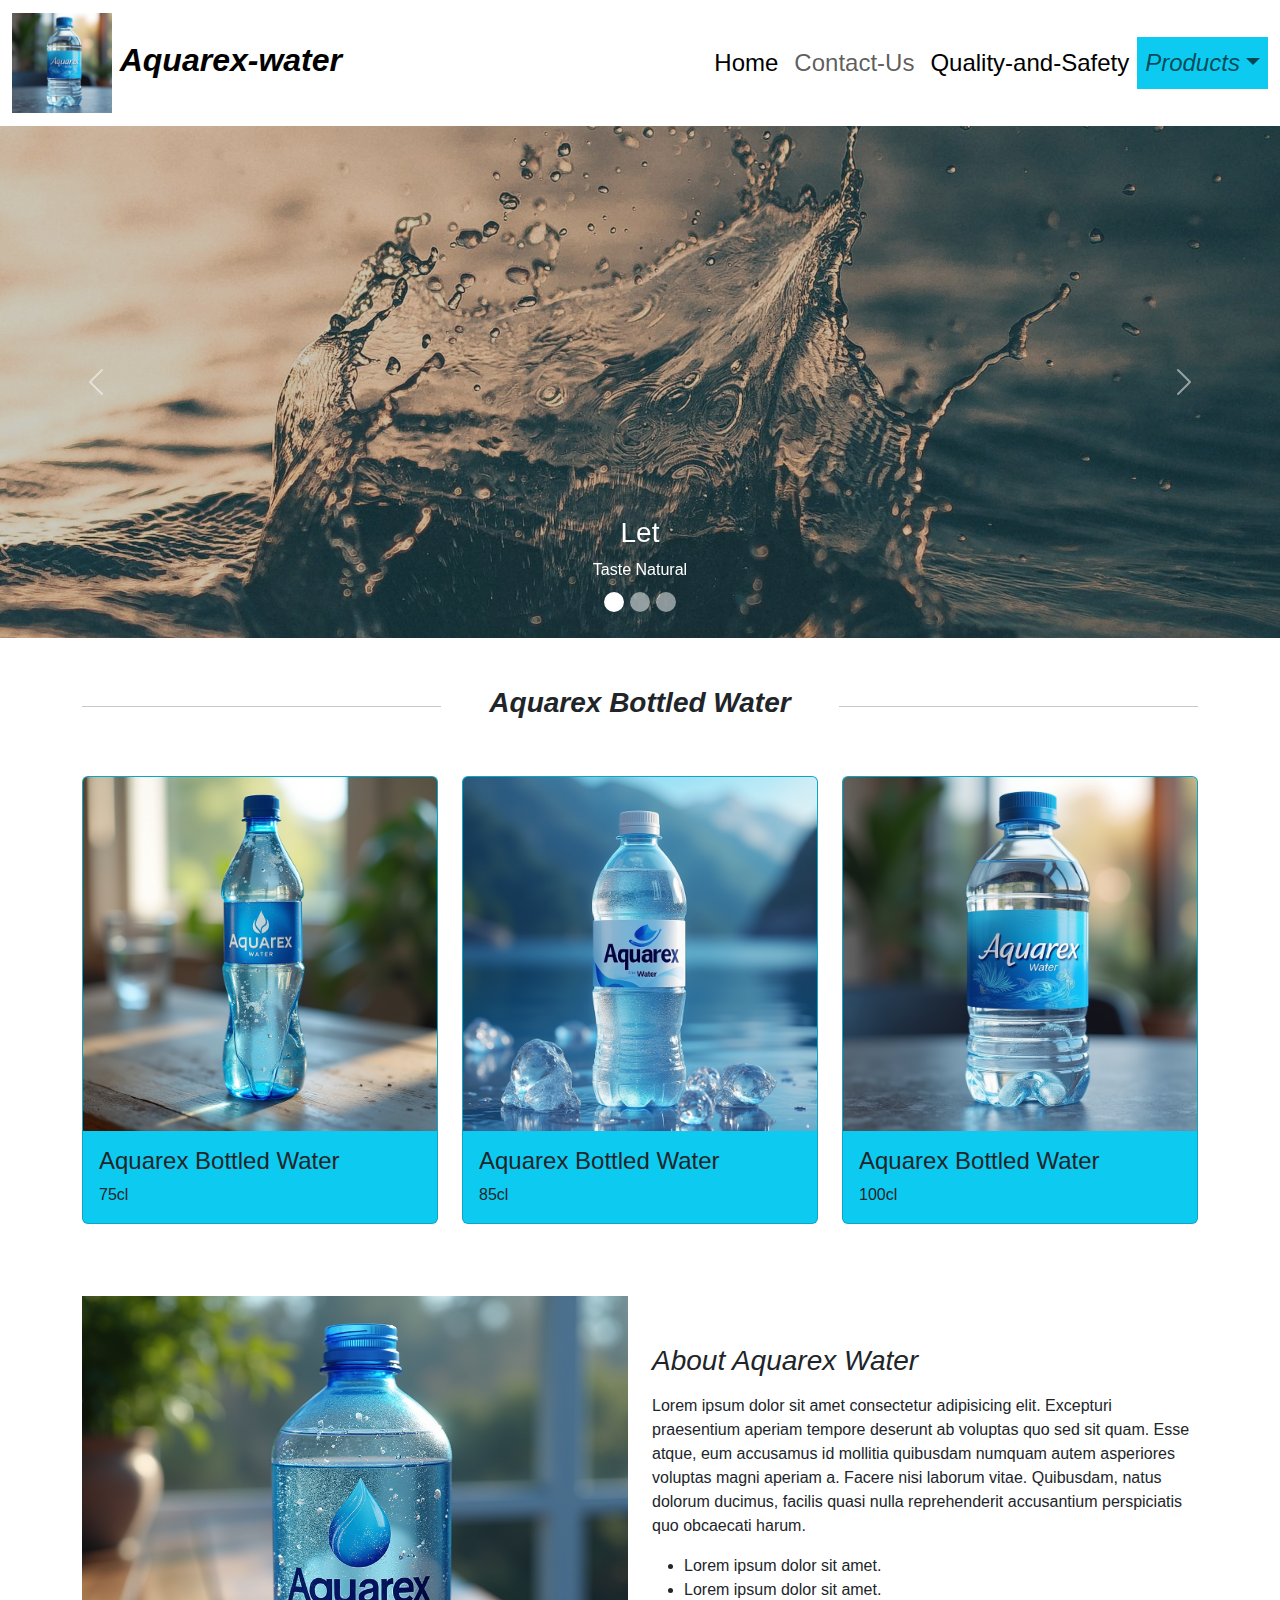
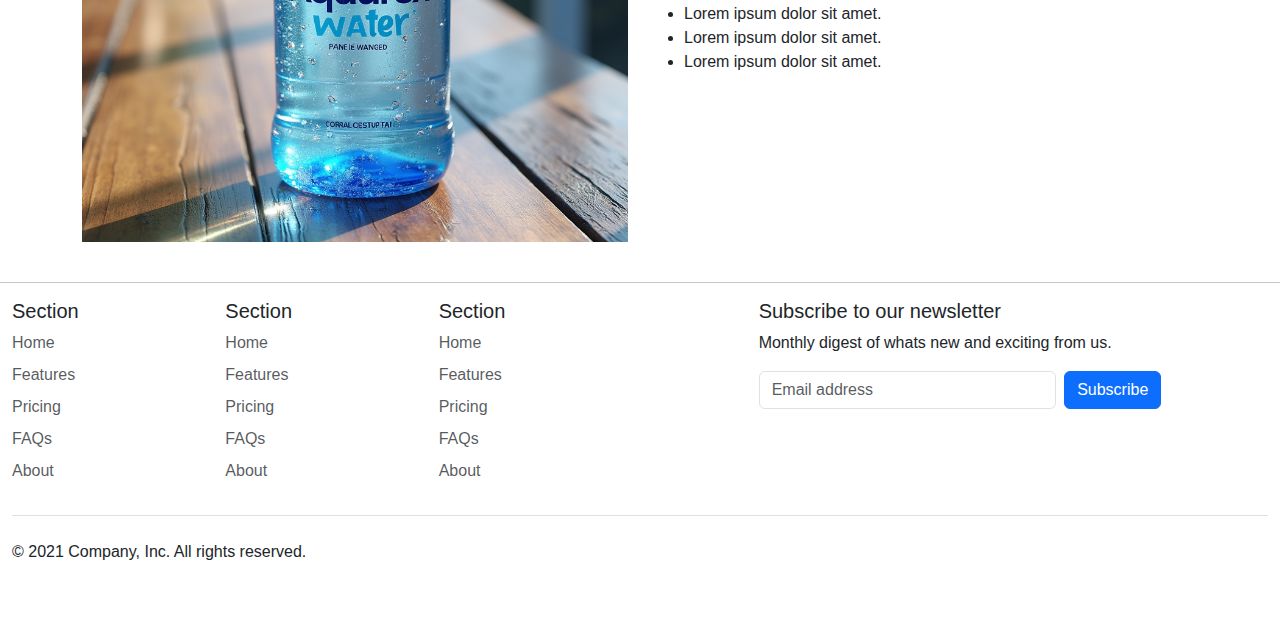
==== index.html @ bc026aed "first commit" ====
<!DOCTYPE html>
<html lang="en">

<head>
    <meta charset="UTF-8">
    <meta name="viewport" content="width=device-width, initial-scale=1.0">
    <title>Aquarex Sachet Water</title>
    <link rel="stylesheet" href="assets/fontawesome/css/all.css">
    <link rel="stylesheet" href="assets/css/bootstrap.min.css">
    <link rel="stylesheet" href="assets/css/style.css">
    <link rel="stylesheet" href="assets/images/1 (1).jpg">

</head>

<body>
    <!-- Navbar Starts -->
    <section>
        <nav class="navbar navbar-expand-sm navbar-light text-bg-white fs-4">
            <div class="container-fluid">
                <a class="navbar-brand fw-bold fs-2 fst-italic" href="#">
                    <img src="assets/images/4.png" width="100" alt="Aquarex">
                    Aquarex-water
                </a>
                <button class="navbar-toggler d-lg-none" type="button" data-bs-toggle="collapse"
                    data-bs-target="#collapsibleNavId" aria-controls="collapsibleNavId" aria-expanded="false"
                    aria-label="Toggle navigation">
                    <span class="fa-solid fa-bars"></span>
                </button>
                <div class="collapse navbar-collapse" id="collapsibleNavId">
                    <ul class="navbar-nav ms-auto mt-2 mt-lg-0">
                        <li class="nav-item">
                            <a class="nav-link active" href="index.html" aria-current="page">Home
                                <span class="visually-hidden">(current)</span></a>
                        </li>
                        <li class="nav-item">
                            <a class="nav-link" href="contact-us.html">Contact-Us</a>
                            
                        </li>
                        <li class="nav-item">
                            <a class="nav-link active" href="Quality-and-Safety.html">Quality-and-Safety</a>
                        </li>
                        <li class="nav-item dropdown bg-info">
                            <a class="nav-link dropdown-toggle fst-italic" href="#" id="dropdownId"
                                data-bs-toggle="dropdown" aria-haspopup="true" aria-expanded="false">Products</a>
                            <div class="dropdown-menu" aria-labelledby="dropdownId">
                                <a class="dropdown-item" href="#">Sachet-Water</a>
                                <a class="dropdown-item" href="#">Bottled-Water-75cl</a>
                                <a class="dropdown-item" href="#">Bottled-Water-85cl </a>
                                <a class="dropdown-item" href="#"> Water-Dispenser</a>
                            </div>
                        </li>


                    </ul>

                </div>
            </div>
        </nav>

    </section>
    <!-- Navbar Ends -->
    <!-- Hero Starts -->
    <section>
        <div id="carouselId" class="carousel First-Slider carousel-fade slide" data-bs-ride="carousel">
            <ol class="carousel-indicators">
                <li data-bs-target="#carouselId" data-bs-slide-to="0" class="active" aria-current="true"
                    aria-label="First slide"></li>
                <li data-bs-target="#carouselId" data-bs-slide-to="1" aria-label="Second slide"></li>
                <li data-bs-target="#carouselId" data-bs-slide-to="2" aria-label="Third slide"></li>
            </ol>
            <div class="search">

            </div>
            <div class="carousel-inner " role="listbox">
                <div class="carousel-item active">
                    <img src="assets/images/1 (1).jpg" class="w-100 d-block" alt="First slide" />

                    <div class="carousel-caption d-none d-md-block">
                        <h3>Let</h3>
                        <p>Taste Natural </p>

                    </div>
                </div>
                <div class="carousel-item">
                    <img src="assets/images/1(4).jpg" class="w-100 d-block" alt="Second slide" />
                    <div class="carousel-caption d-none d-md-block">
                        <h3>Nature</h3>
                        <p>Pure</p>
                    </div>
                </div>
                <div class="carousel-item">
                    <img src="assets/images/4.png" class="w-100 d-block" alt="Third slide" />
                    <div class="carousel-caption d-none d-md-block">
                        <h3>Do its Work</h3>
                        <p>Satisfaction</p>
                    </div>
                </div>
            </div>
            <button class="carousel-control-prev" type="button" data-bs-target="#carouselId" data-bs-slide="prev">
                <span class="carousel-control-prev-icon" aria-hidden="true"></span>
                <span class="visually-hidden">Previous</span>
            </button>
            <button class="carousel-control-next" type="button" data-bs-target="#carouselId" data-bs-slide="next">
                <span class="carousel-control-next-icon" aria-hidden="true"></span>
                <span class="visually-hidden">Next</span>
            </button>
        </div>

    </section>
    <!-- Hero Ends -->

    <!-- Featured Starts -->
    <section>
        <div class="container mt-5">
            <div class="d-flex justify-content-center align-items-center gap-5 mb-5">
                <hr class="w-100">
                <h3 class="text-nowrap fw-bold fst-italic"> Aquarex Bottled Water</h3>
                <hr class="w-100">
            </div>

            <div class="row mb-5">

                <div class="col-lg-4 col-md-6 col-12 mb-4">
                    <div class="card bg-info">
                        <img class="card-img-top" src="assets/images/5.png" alt="Title" />
                        <div class="card-body">
                            <h4 class="card-title">Aquarex Bottled Water</h4>
                            <p class="card-text"> 75cl </p>
                        </div>
                    </div>
                </div>

                <div class="col-lg-4 col-md-6 col-12 mb-4">
                    <div class="card bg-info">
                        <img class="card-img-top" src="assets/images/3.png" alt="Title" />
                        <div class="card-body">
                            <h4 class="card-title">Aquarex Bottled Water</h4>
                            <p class="card-text"> 85cl </p>
                        </div>
                    </div>
                </div>
                <div class="col-lg-4 col-md-6 col-12 mb-4">
                    <div class="card bg-info">
                        <img class="card-img-top" src="assets/images/4.png" alt="Title" />
                        <div class="card-body">
                            <h4 class="card-title">Aquarex Bottled Water</h4>
                            <p class="card-text"> 100cl </p>
                        </div>
                    </div>
                </div>
            </div>

        </div>

    </section>
    <!-- Feaatured Ends -->
    <!-- Introduction Starts -->
    <section>
        <div class="container mt-5">
            <div class="row">
                <div class="col-md-6  order-1 order-md-0 mb-4">
                    <img src="assets/images/2.png" class="w-100" alt="">
                </div>
                <div class="col-md-6  order-0  order-md-1  mb-4">
                    <div class="h-100 pt-5">
                        <h3 class="fst-italic mb-3">About Aquarex Water</h3>

                        <p class="mb-3">
                            Lorem ipsum dolor sit amet consectetur adipisicing elit. Excepturi praesentium aperiam
                            tempore deserunt ab voluptas quo sed sit quam. Esse atque, eum accusamus id mollitia
                            quibusdam numquam autem asperiores voluptas magni aperiam a. Facere nisi laborum vitae.
                            Quibusdam, natus dolorum ducimus, facilis quasi nulla reprehenderit accusantium perspiciatis
                            quo obcaecati harum.
                        </p>

                        <ul>
                            <li>
                                Lorem ipsum dolor sit amet.
                            </li>
                            <li>
                                Lorem ipsum dolor sit amet.
                            </li>
                            <li>
                                Lorem ipsum dolor sit amet.
                            </li>
                            <li>
                                Lorem ipsum dolor sit amet.
                            </li>
                            <li>
                                Lorem ipsum dolor sit amet.
                            </li>
                        </ul>
                    </div>
                </div>
            </div>
        </div>
    </section>
    <!-- Introduction Ends -->

    <!-- Footer Starts -->
    <hr>
    <footer class="container-fluid mb0">
        <div class="row">
            <div class="col-2">
                <h5>Section</h5>
                <ul class="nav flex-column">
                    <li class="nav-item mb-2"><a href="#" class="nav-link p-0 text-muted">Home</a></li>
                    <li class="nav-item mb-2"><a href="#" class="nav-link p-0 text-muted">Features</a></li>
                    <li class="nav-item mb-2"><a href="#" class="nav-link p-0 text-muted">Pricing</a></li>
                    <li class="nav-item mb-2"><a href="#" class="nav-link p-0 text-muted">FAQs</a></li>
                    <li class="nav-item mb-2"><a href="#" class="nav-link p-0 text-muted">About</a></li>
                </ul>
            </div>

            <div class="col-2">
                <h5>Section</h5>
                <ul class="nav flex-column">
                    <li class="nav-item mb-2"><a href="#" class="nav-link p-0 text-muted">Home</a></li>
                    <li class="nav-item mb-2"><a href="#" class="nav-link p-0 text-muted">Features</a></li>
                    <li class="nav-item mb-2"><a href="#" class="nav-link p-0 text-muted">Pricing</a></li>
                    <li class="nav-item mb-2"><a href="#" class="nav-link p-0 text-muted">FAQs</a></li>
                    <li class="nav-item mb-2"><a href="#" class="nav-link p-0 text-muted">About</a></li>
                </ul>
            </div>

            <div class="col-2">
                <h5>Section</h5>
                <ul class="nav flex-column">
                    <li class="nav-item mb-2"><a href="#" class="nav-link p-0 text-muted">Home</a></li>
                    <li class="nav-item mb-2"><a href="#" class="nav-link p-0 text-muted">Features</a></li>
                    <li class="nav-item mb-2"><a href="#" class="nav-link p-0 text-muted">Pricing</a></li>
                    <li class="nav-item mb-2"><a href="#" class="nav-link p-0 text-muted">FAQs</a></li>
                    <li class="nav-item mb-2"><a href="#" class="nav-link p-0 text-muted">About</a></li>
                </ul>
            </div>

            <div class="col-4 offset-1">
                <form>
                    <h5>Subscribe to our newsletter</h5>
                    <p>Monthly digest of whats new and exciting from us.</p>
                    <div class="d-flex w-100 gap-2">
                        <label for="newsletter1" class="visually-hidden">Email address</label>
                        <input id="newsletter1" type="text" class="form-control" placeholder="Email address">
                        <button class="btn btn-primary" type="button">Subscribe</button>
                    </div>
                </form>
            </div>
        </div>

        <div class="d-flex justify-content-between py-4 my-4 border-top">
            <p>© 2021 Company, Inc. All rights reserved.</p>
            <ul class="list-unstyled d-flex">
                <li class="ms-3"><a class="link-dark" href="#"><svg class="bi" width="24" height="24">
                            <use xlink:href="#twitter"></use>
                        </svg></a></li>
                <li class="ms-3"><a class="link-dark" href="#"><svg class="bi" width="24" height="24">
                            <use xlink:href="#instagram"></use>
                        </svg></a></li>
                <li class="ms-3"><a class="link-dark" href="#"><svg class="bi" width="24" height="24">
                            <use xlink:href="#facebook"></use>
                        </svg></a></li>
            </ul>
        </div>
    </footer>
    <!-- Footer Ends -->

    <script src="assets/js/bootstrap.bundle.min.js"></script>

</body>

</html>
---- assets/css/style.css ----
.First-Slider .carousel-indicators li {
    list-style: none;
    width: 20px;
    height: 20px;
    border-radius: 50%;
}

.First-Slider img {
    height: 32rem;
    object-fit: cover;
    object-position: center;
    filter: brightness(80%);
}

* {
    font-family: sans-serif;
}

.footer {
    background-color: rgba(0, 113, 128, 0.884);
    color: #ffffff;
    padding: 20px;
    text-align: center;
}

.footer ul {
    list-style: none;
    font-family: sans-serif;
    margin: 0;
    padding: 0;
    display: flex;
    justify-content: center;
    gap: 250px;
}

.footer a {
    border: 80px;
    border-radius: 150px;
}

.footer a:hover {
    color: #ccc;
}

.footer a {
    color: #ffffff;
    text-decoration: none;
}
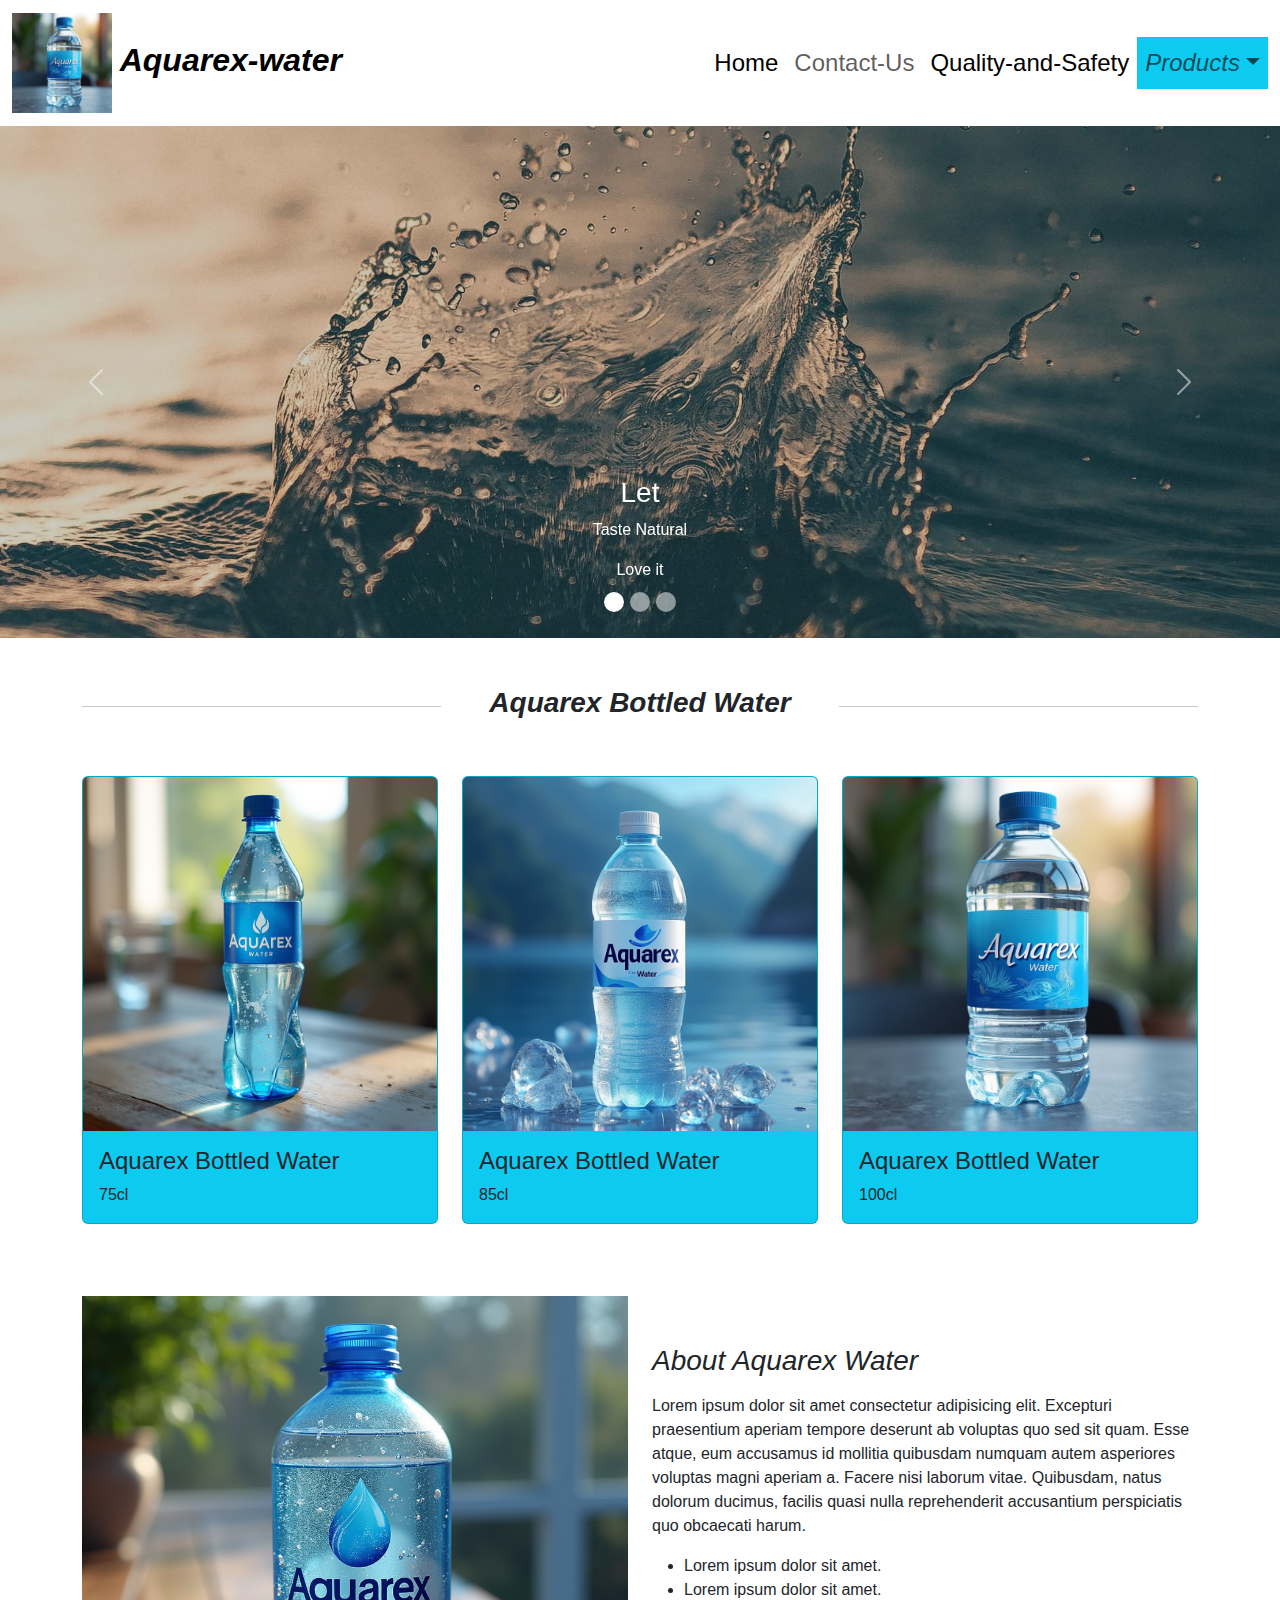
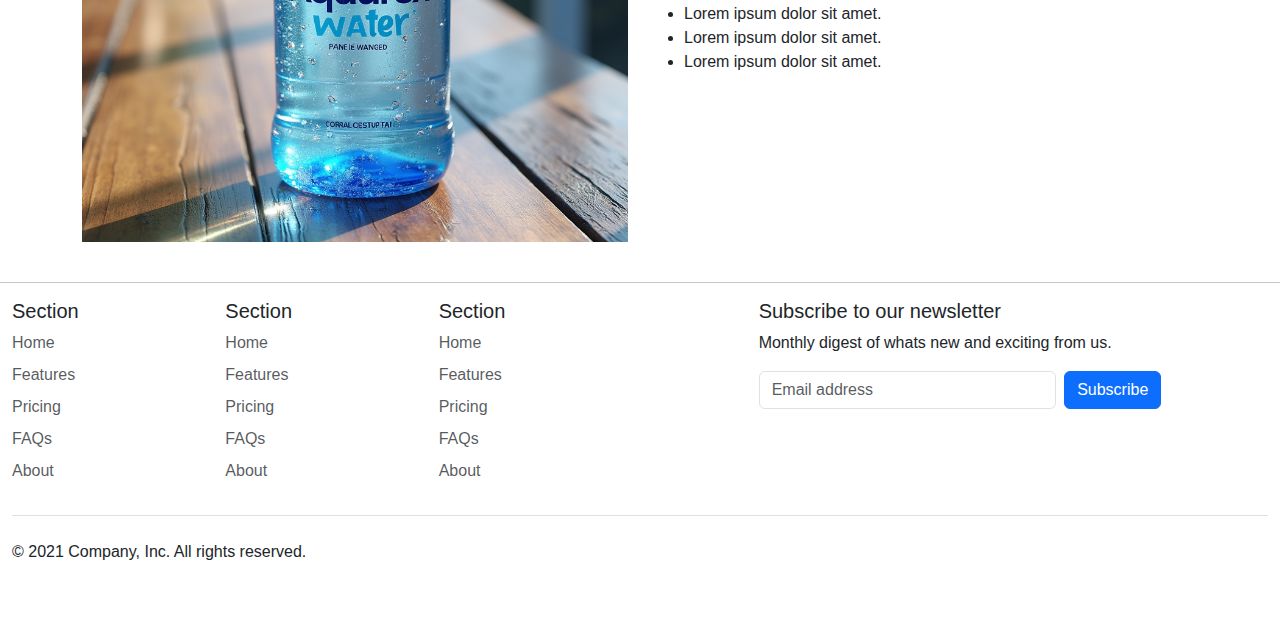
==== commit cad851f8: "Added P Tag" ====
--- a/index.html
+++ b/index.html
@@ -78,6 +78,7 @@
                     <div class="carousel-caption d-none d-md-block">
                         <h3>Let</h3>
                         <p>Taste Natural </p>
+                        <p>Love it</p>
 
                     </div>
                 </div>
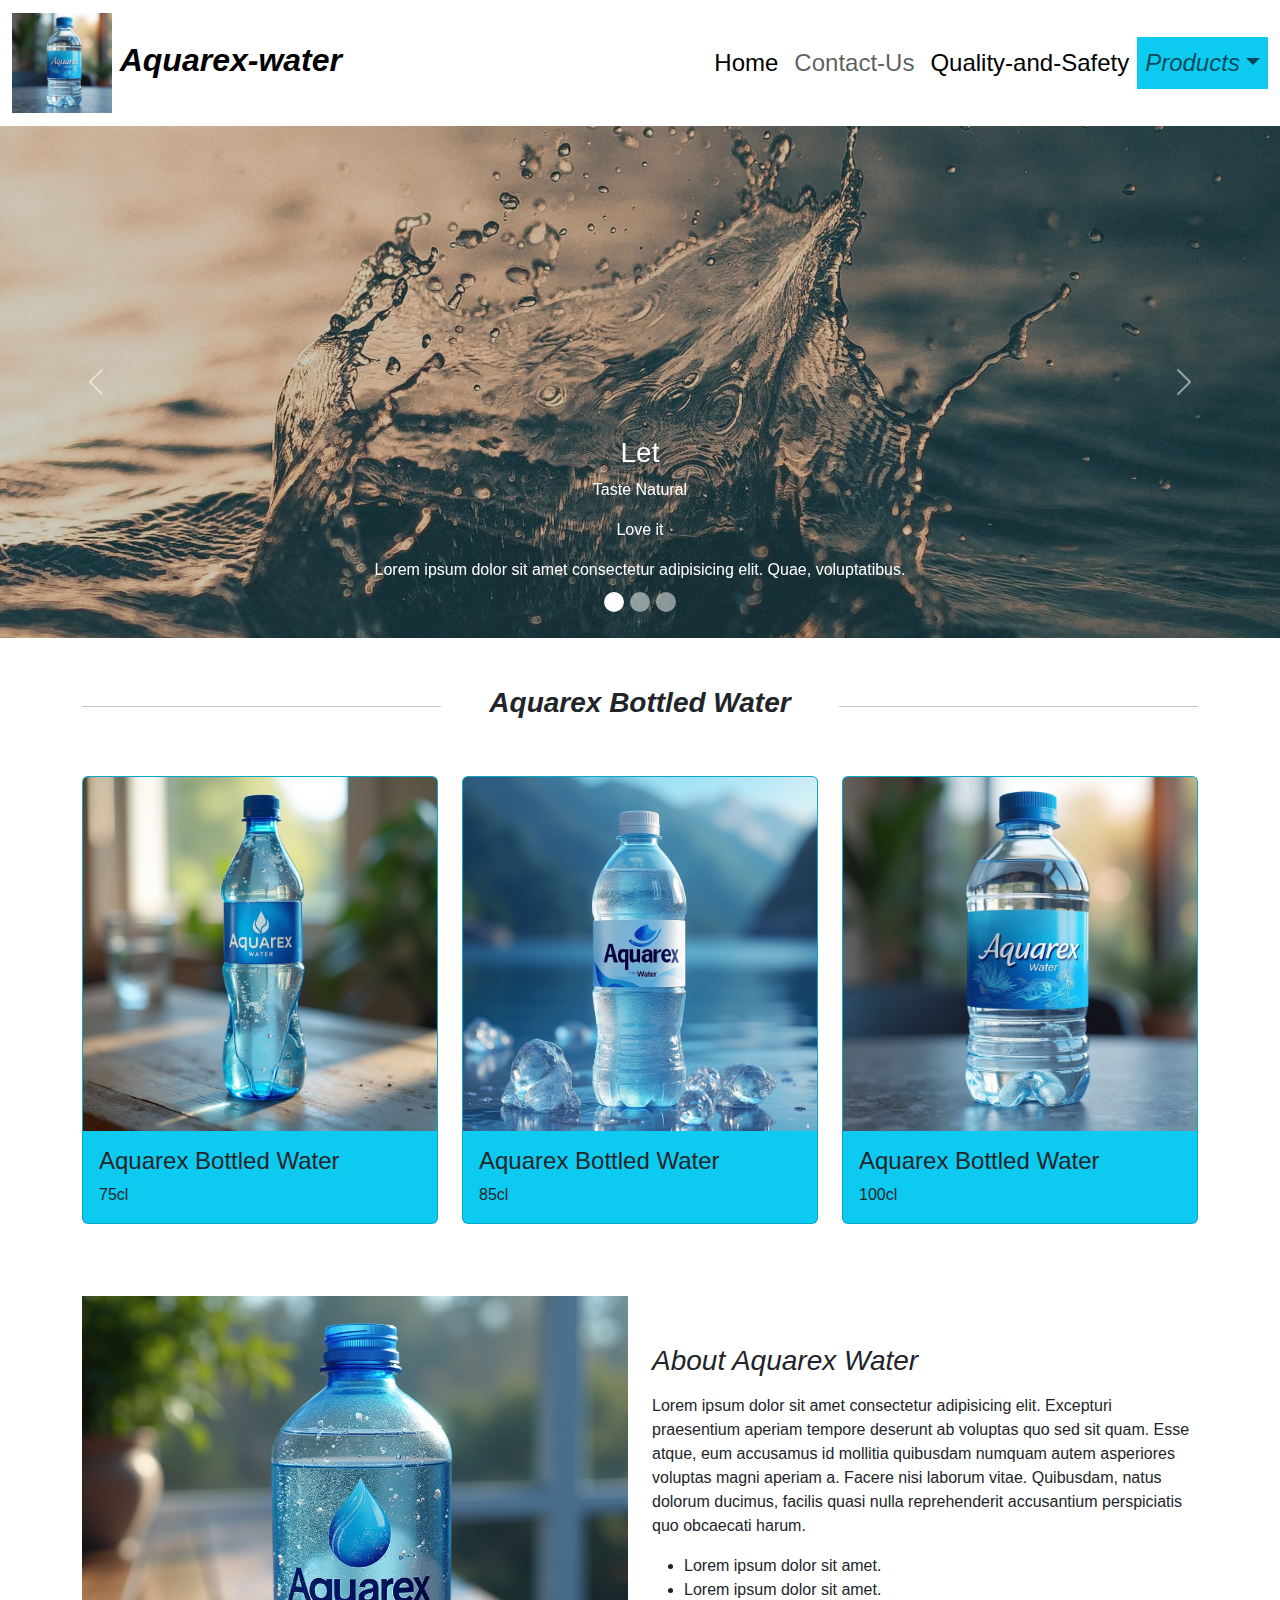
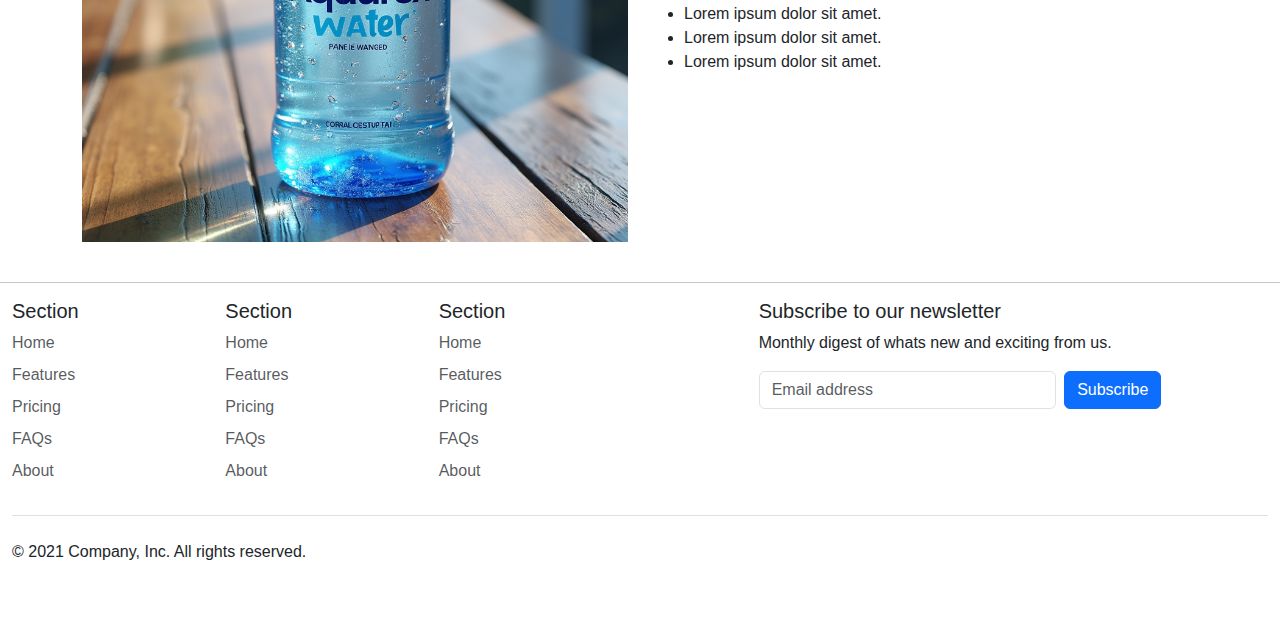
==== commit a5ad37ed: "Added P Tag" ====
--- a/index.html
+++ b/index.html
@@ -79,6 +79,7 @@
                         <h3>Let</h3>
                         <p>Taste Natural </p>
                         <p>Love it</p>
+                        <p>Lorem ipsum dolor sit amet consectetur adipisicing elit. Quae, voluptatibus.</p>
 
                     </div>
                 </div>
